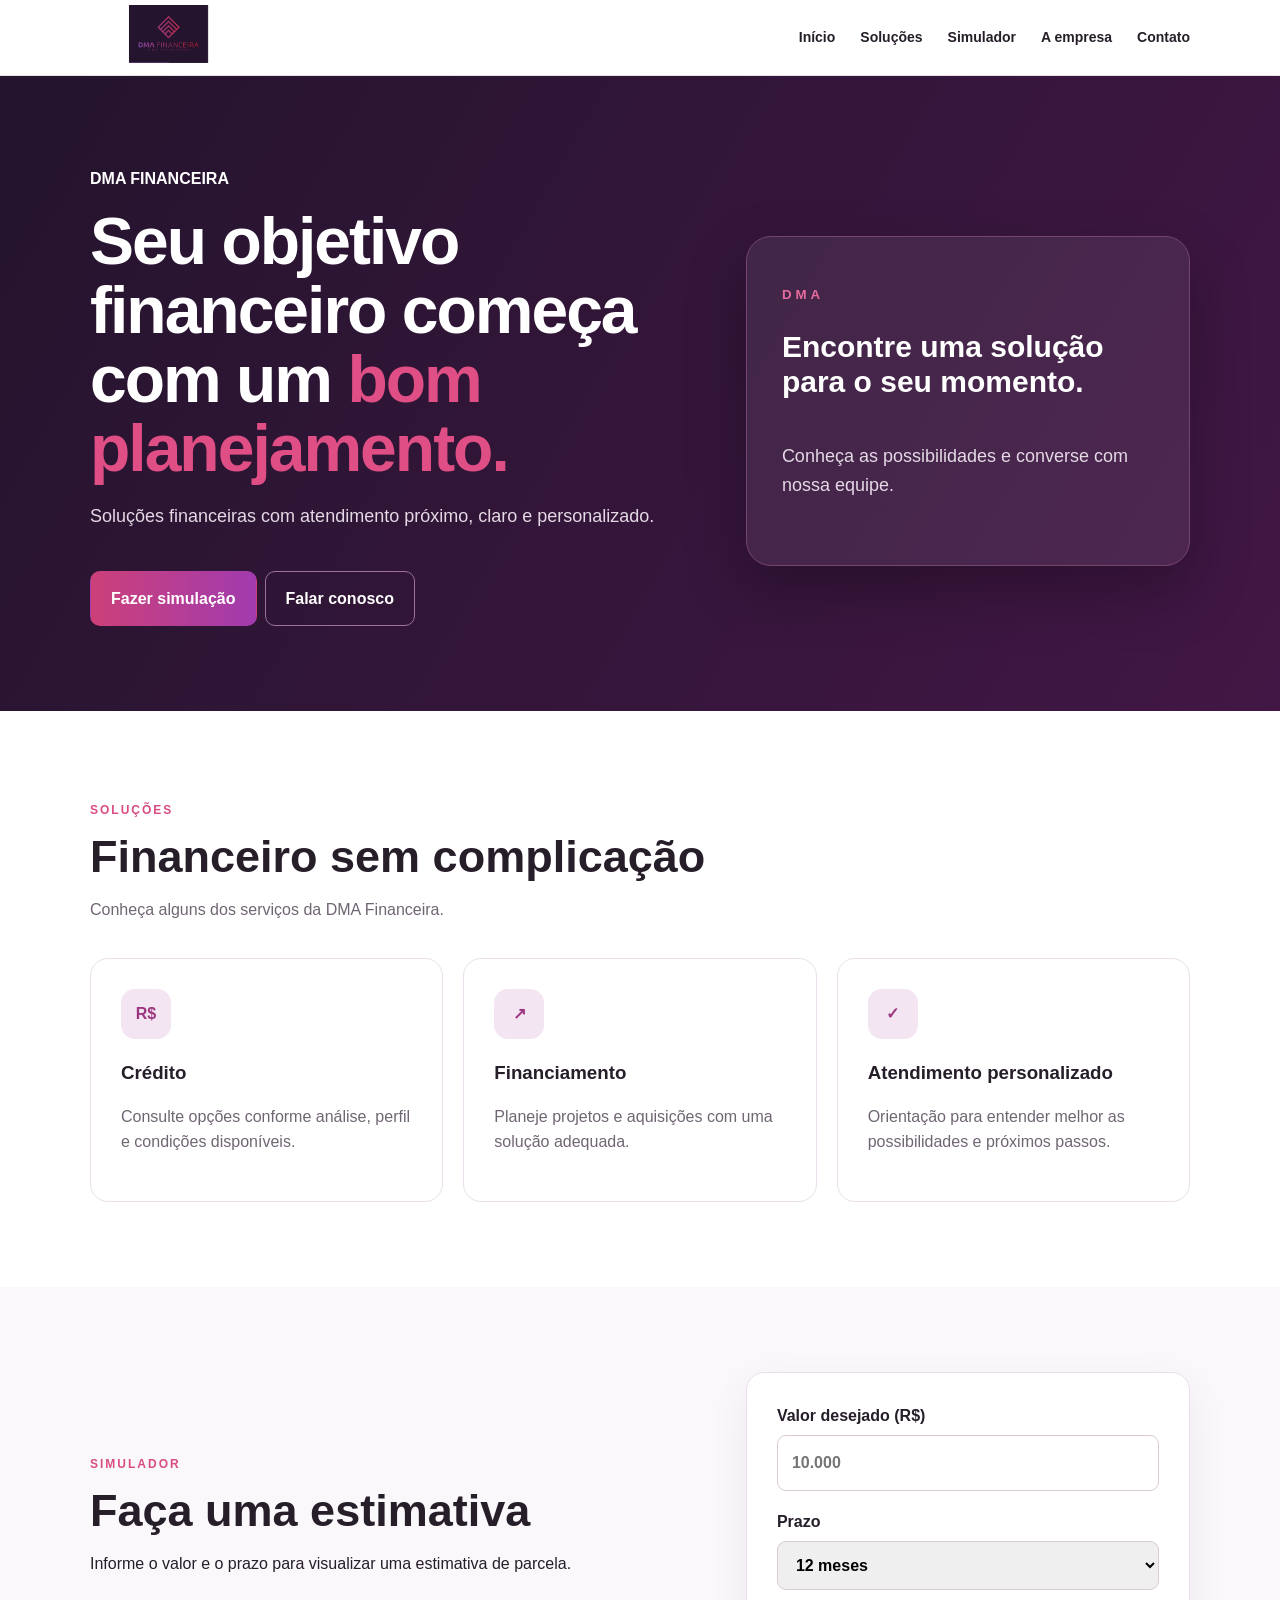
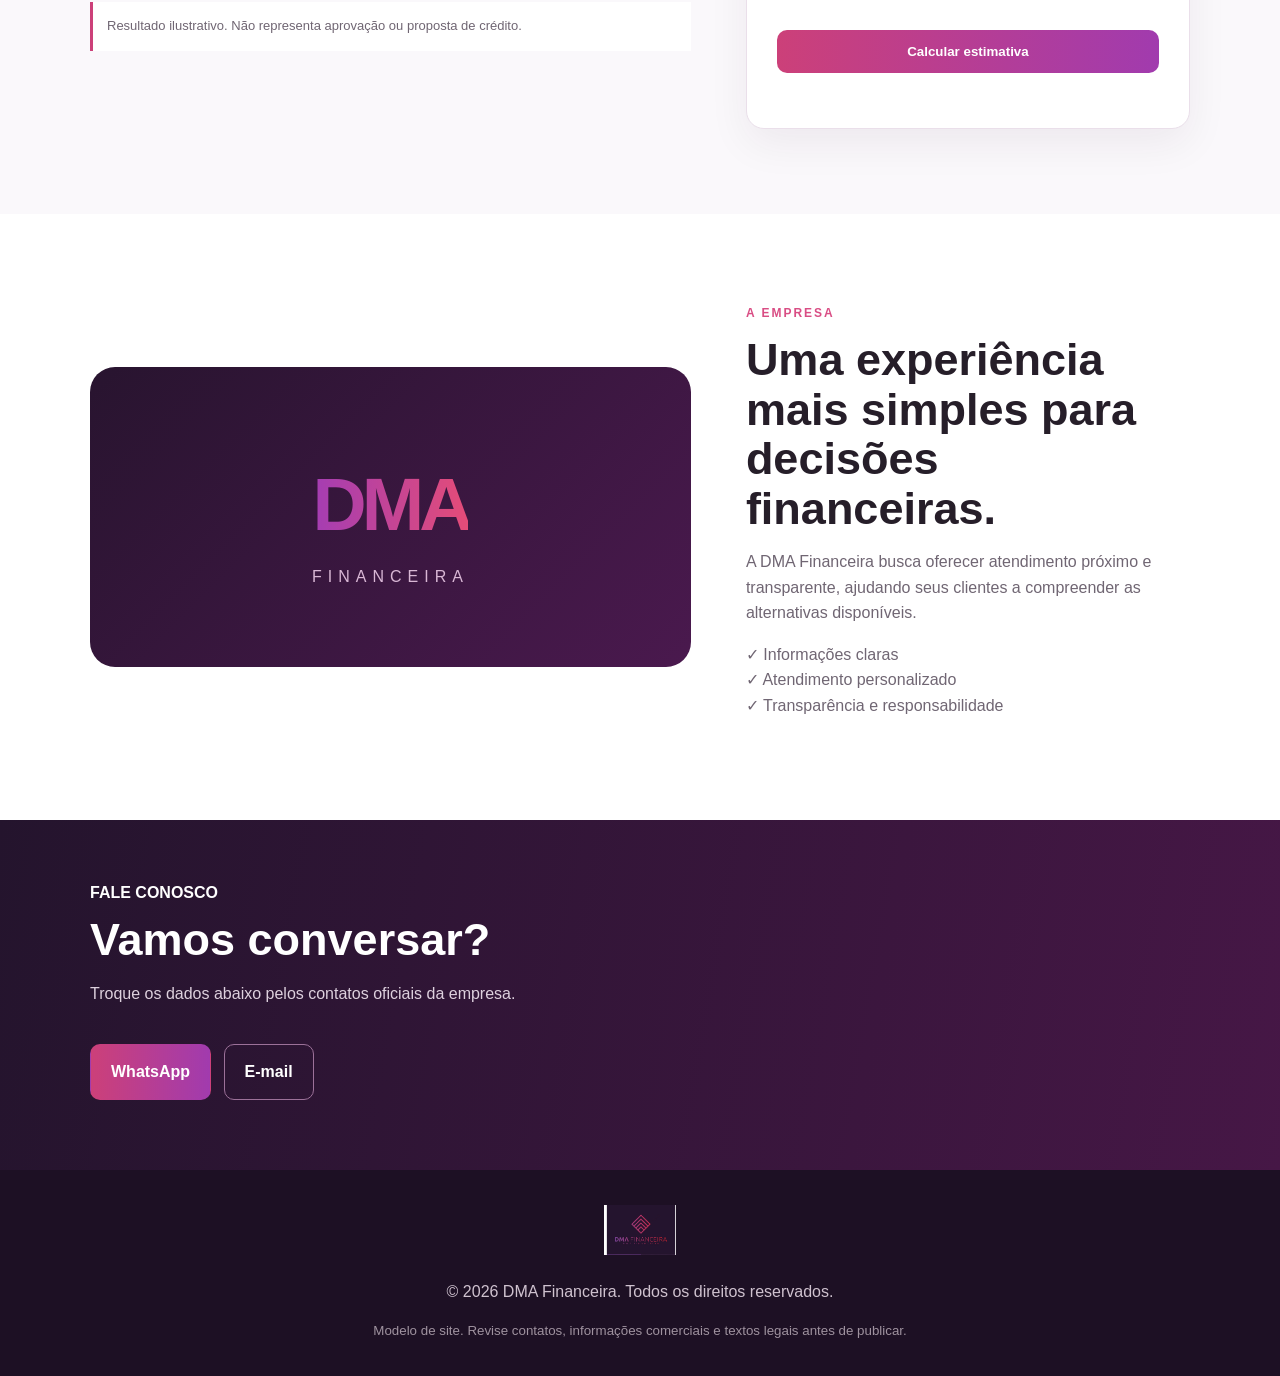
==== index.html @ 7dd2ed83 "Change contact details in index.html Updated contact section with new WhatsApp number." ====
<!doctype html><html lang="pt-BR"><head><meta charset="utf-8"><meta name="viewport" content="width=device-width,initial-scale=1"><title>DMA Financeira</title><link rel="stylesheet" href="style.css"></head><body>
<header><div class="wrap nav"><a href="#inicio"><img src="logo-dma.jpeg" alt="DMA Financeira"></a><button id="menu">☰</button><nav><a href="#inicio">Início</a><a href="#solucoes">Soluções</a><a href="#simulador">Simulador</a><a href="#empresa">A empresa</a><a href="#contato">Contato</a></nav></div></header>
<section id="inicio" class="hero"><div class="wrap grid"><div><b>DMA FINANCEIRA</b><h1>Seu objetivo financeiro começa com um <span>bom planejamento.</span></h1><p>Soluções financeiras com atendimento próximo, claro e personalizado.</p><div><a class="btn" href="#simulador">Fazer simulação</a><a class="btn outline" href="#contato">Falar conosco</a></div></div><div class="panel"><small>DMA</small><h2>Encontre uma solução para o seu momento.</h2><p>Conheça as possibilidades e converse com nossa equipe.</p></div></div></section>
<section id="solucoes" class="section"><div class="wrap"><b class="pink">SOLUÇÕES</b><h2>Financeiro sem complicação</h2><p>Conheça alguns dos serviços da DMA Financeira.</p><div class="cards"><article><strong>R$</strong><h3>Crédito</h3><p>Consulte opções conforme análise, perfil e condições disponíveis.</p></article><article><strong>↗</strong><h3>Financiamento</h3><p>Planeje projetos e aquisições com uma solução adequada.</p></article><article><strong>✓</strong><h3>Atendimento personalizado</h3><p>Orientação para entender melhor as possibilidades e próximos passos.</p></article></div></div></section>
<section id="simulador" class="section gray"><div class="wrap grid"><div><b class="pink">SIMULADOR</b><h2>Faça uma estimativa</h2><p>Informe o valor e o prazo para visualizar uma estimativa de parcela.</p><div class="warning">Resultado ilustrativo. Não representa aprovação ou proposta de crédito.</div></div><form id="form"><label>Valor desejado (R$)<input id="valor" type="number" min="100" step="100" placeholder="10.000" required></label><label>Prazo<select id="prazo"><option value="12">12 meses</option><option value="18">18 meses</option><option value="24">24 meses</option><option value="36">36 meses</option><option value="48">48 meses</option></select></label><button class="btn">Calcular estimativa</button><div id="resultado"></div></form></div></section>
<section id="empresa" class="section"><div class="wrap grid about"><div class="brand"><strong>DMA</strong><span>FINANCEIRA</span></div><div><b class="pink">A EMPRESA</b><h2>Uma experiência mais simples para decisões financeiras.</h2><p>A DMA Financeira busca oferecer atendimento próximo e transparente, ajudando seus clientes a compreender as alternativas disponíveis.</p><p>✓ Informações claras<br>✓ Atendimento personalizado<br>✓ Transparência e responsabilidade</p></div></div></section>
<section id="contato" class="contact"><div class="wrap"><b>FALE CONOSCO</b><h2>Vamos conversar?</h2><p>Troque os dados abaixo pelos contatos oficiais da empresa.</p><a class="btn" href="https://wa.me/5517981118337 target="_blank">WhatsApp</a> <a class="btn outline" href="mailto:contato@dmafinanceira.com.br">E-mail</a></div></section>
<footer><img src="logo-dma.jpeg" alt="DMA Financeira"><p>© 2026 DMA Financeira. Todos os direitos reservados.</p><small>Modelo de site. Revise contatos, informações comerciais e textos legais antes de publicar.</small></footer>
<script src="script.js"></script></body></html>
---- style.css ----
*{box-sizing:border-box}html{scroll-behavior:smooth}body{margin:0;font-family:Arial,sans-serif;color:#261e29;line-height:1.6}a{text-decoration:none;color:inherit}.wrap{width:min(1100px,92%);margin:auto}header{height:76px;position:sticky;top:0;z-index:5;background:#fff;border-bottom:1px solid #eadfea}.nav{height:100%;display:flex;align-items:center;justify-content:space-between}.nav img{width:155px;height:58px;object-fit:contain}.nav nav{display:flex;gap:25px;font-weight:bold;font-size:14px}.nav nav a:hover{color:#c83f77}#menu{display:none;background:none;border:0;font-size:25px}.hero{background:linear-gradient(120deg,#24142d,#421745);color:#fff;padding:90px 0 75px}.grid{display:grid;grid-template-columns:1.15fr .85fr;gap:55px;align-items:center}.hero>b,.pink{color:#d94d84;letter-spacing:2px;font-size:12px;font-weight:800}.hero h1{font-size:clamp(40px,5.5vw,66px);line-height:1.05;letter-spacing:-2px;margin:15px 0}.hero h1 span{color:#df4e85}.hero p{font-size:18px;color:#e4d9e5}.btn{display:inline-block;margin:22px 8px 10px 0;padding:14px 20px;border-radius:10px;background:linear-gradient(90deg,#cc4079,#a13bae);color:#fff;font-weight:bold;border:1px solid transparent}.btn.outline{background:transparent;border-color:#9c7199}.panel{min-height:330px;border:1px solid #75446f;border-radius:25px;background:#ffffff12;padding:35px;display:flex;flex-direction:column;justify-content:center;box-shadow:0 25px 60px #0004}.panel small{color:#e66c9d;font-weight:bold;letter-spacing:4px}.panel h2{font-size:30px;line-height:1.15}.section{padding:85px 0}.section h2,.contact h2{font-size:clamp(30px,4vw,45px);line-height:1.1;margin:10px 0 14px}.section>div>p,.about p{color:#706673}.cards{display:grid;grid-template-columns:repeat(3,1fr);gap:20px;margin-top:35px}.cards article{padding:30px;border:1px solid #eadfea;border-radius:18px}.cards article>strong{display:grid;place-items:center;width:50px;height:50px;border-radius:14px;background:#f3e5f2;color:#9d367f}.cards h3{margin-bottom:5px}.cards p{color:#706673}.gray{background:#faf8fb}.warning{border-left:3px solid #cc4079;background:#fff;padding:14px;margin-top:25px;color:#706673;font-size:13px}form{background:#fff;border:1px solid #eadfea;border-radius:18px;padding:30px;box-shadow:0 15px 40px #30162f10}label{display:block;font-weight:bold;margin-bottom:18px}input,select{display:block;width:100%;padding:14px;margin-top:7px;border:1px solid #d8cad7;border-radius:9px;font:inherit}form .btn{width:100%;border:0;cursor:pointer}#resultado{margin-top:15px;font-weight:bold;color:#412543}.brand{min-height:300px;border-radius:25px;background:linear-gradient(135deg,#28142f,#4a194e);display:flex;flex-direction:column;align-items:center;justify-content:center;color:#fff}.brand strong{font-size:75px;letter-spacing:-5px;background:linear-gradient(90deg,#a43db3,#e44c78);-webkit-background-clip:text;color:transparent}.brand span{letter-spacing:6px;color:#d9b7d5}.contact{background:linear-gradient(100deg,#24142d,#461746);color:#fff;padding:60px 0}.contact p{color:#ded1de}footer{background:#1d1024;color:#cfc2cf;text-align:center;padding:35px 20px}footer img{width:150px;height:50px;object-fit:contain}footer small{display:block;max-width:800px;margin:auto;color:#9f929f}@media(max-width:800px){.grid{grid-template-columns:1fr}.nav nav{display:none;position:absolute;top:76px;left:0;right:0;background:#fff;padding:20px;flex-direction:column;text-align:center}.nav nav.open{display:flex}#menu{display:block}.hero{padding-top:60px}.cards{grid-template-columns:1fr}}
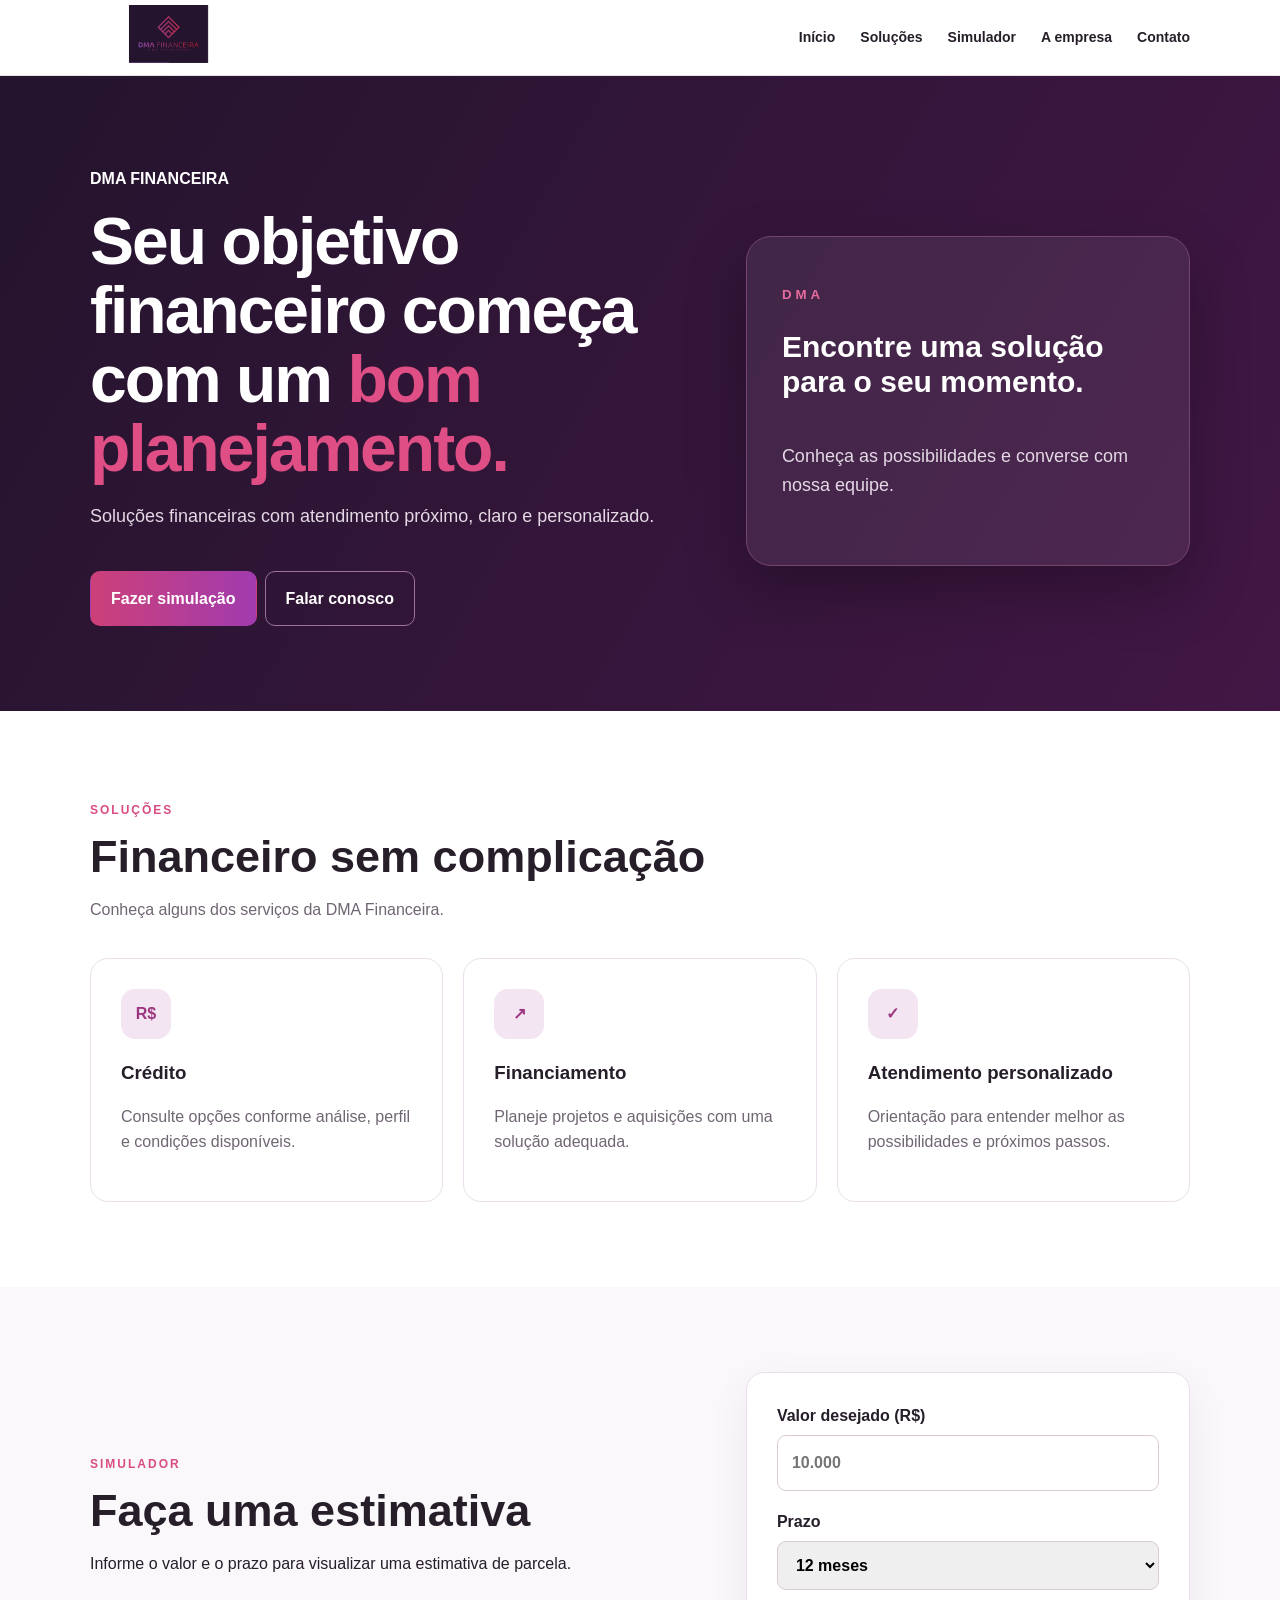
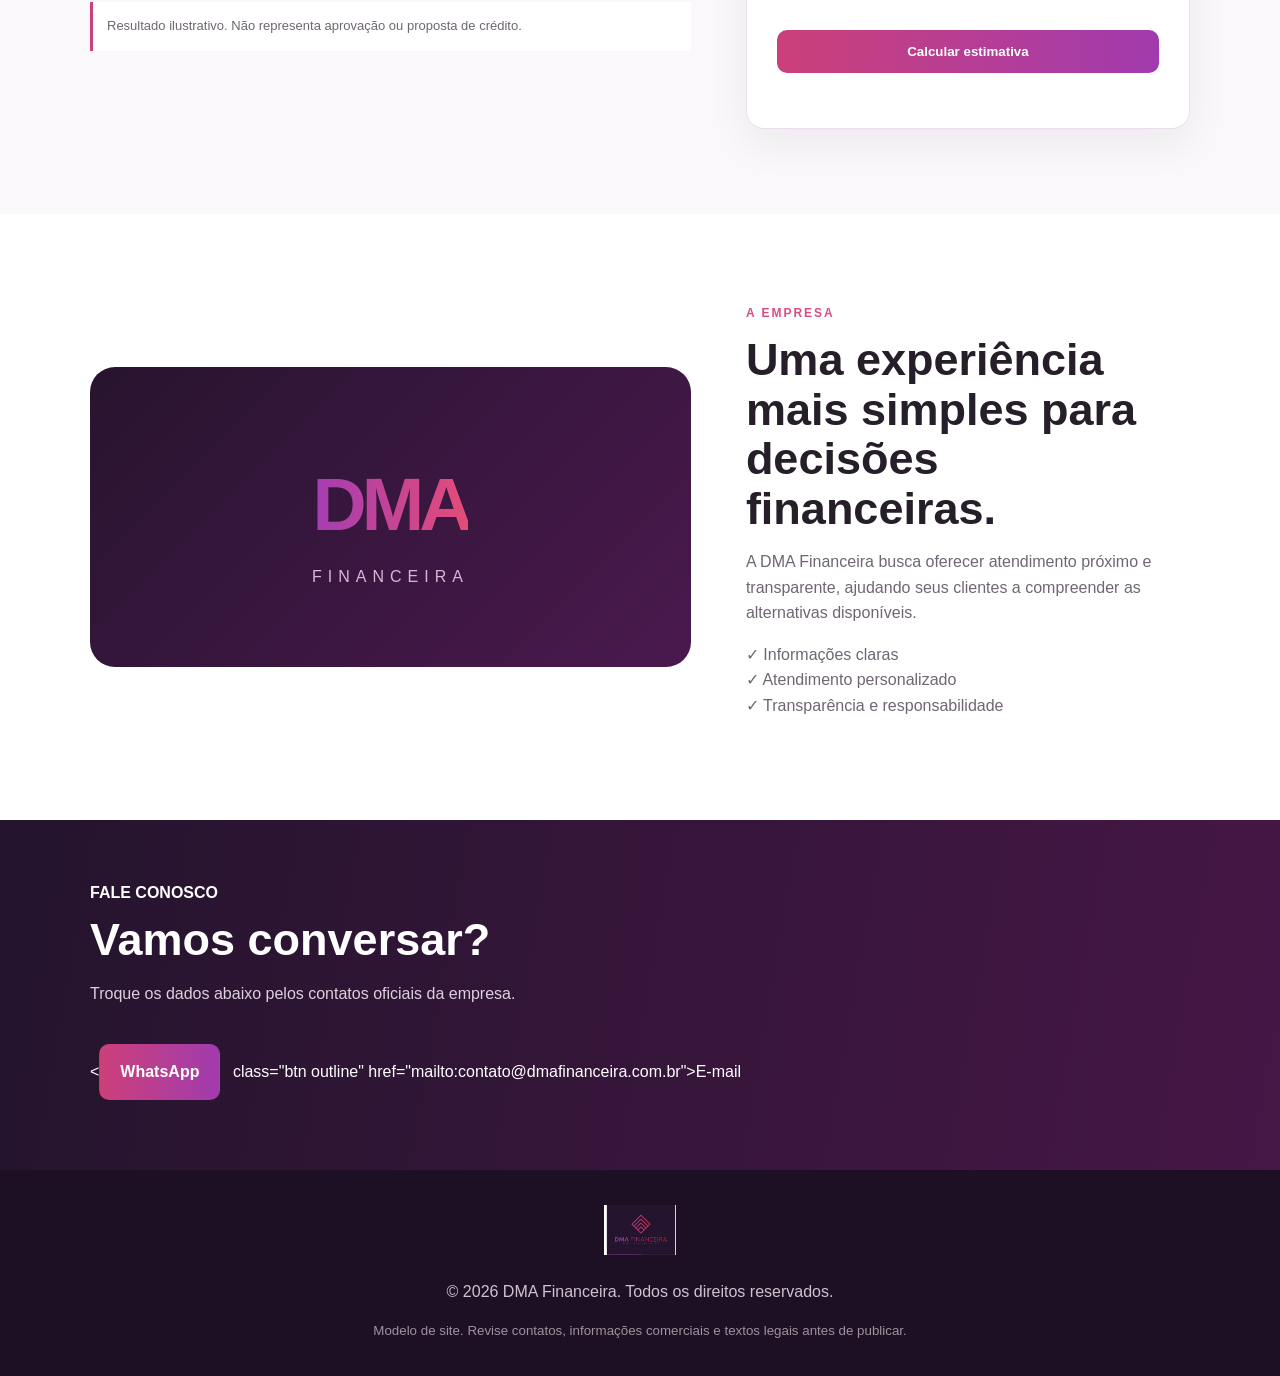
==== commit 36172ca1: "Fix contact section links and attributes Updated contact section with new WhatsApp link and added 'r" ====
--- a/index.html
+++ b/index.html
@@ -4,6 +4,6 @@
 <section id="solucoes" class="section"><div class="wrap"><b class="pink">SOLUÇÕES</b><h2>Financeiro sem complicação</h2><p>Conheça alguns dos serviços da DMA Financeira.</p><div class="cards"><article><strong>R$</strong><h3>Crédito</h3><p>Consulte opções conforme análise, perfil e condições disponíveis.</p></article><article><strong>↗</strong><h3>Financiamento</h3><p>Planeje projetos e aquisições com uma solução adequada.</p></article><article><strong>✓</strong><h3>Atendimento personalizado</h3><p>Orientação para entender melhor as possibilidades e próximos passos.</p></article></div></div></section>
 <section id="simulador" class="section gray"><div class="wrap grid"><div><b class="pink">SIMULADOR</b><h2>Faça uma estimativa</h2><p>Informe o valor e o prazo para visualizar uma estimativa de parcela.</p><div class="warning">Resultado ilustrativo. Não representa aprovação ou proposta de crédito.</div></div><form id="form"><label>Valor desejado (R$)<input id="valor" type="number" min="100" step="100" placeholder="10.000" required></label><label>Prazo<select id="prazo"><option value="12">12 meses</option><option value="18">18 meses</option><option value="24">24 meses</option><option value="36">36 meses</option><option value="48">48 meses</option></select></label><button class="btn">Calcular estimativa</button><div id="resultado"></div></form></div></section>
 <section id="empresa" class="section"><div class="wrap grid about"><div class="brand"><strong>DMA</strong><span>FINANCEIRA</span></div><div><b class="pink">A EMPRESA</b><h2>Uma experiência mais simples para decisões financeiras.</h2><p>A DMA Financeira busca oferecer atendimento próximo e transparente, ajudando seus clientes a compreender as alternativas disponíveis.</p><p>✓ Informações claras<br>✓ Atendimento personalizado<br>✓ Transparência e responsabilidade</p></div></div></section>
-<section id="contato" class="contact"><div class="wrap"><b>FALE CONOSCO</b><h2>Vamos conversar?</h2><p>Troque os dados abaixo pelos contatos oficiais da empresa.</p><a class="btn" href="https://wa.me/5517981118337 target="_blank">WhatsApp</a> <a class="btn outline" href="mailto:contato@dmafinanceira.com.br">E-mail</a></div></section>
+<section id="contato" class="contact"><div class="wrap"><b>FALE CONOSCO</b><h2>Vamos conversar?</h2><p>Troque os dados abaixo pelos contatos oficiais da empresa.</p><<a class="btn" href="https://wa.me/5517981118337" target="_blank" rel="noopener">WhatsApp</a> class="btn outline" href="mailto:contato@dmafinanceira.com.br">E-mail</a></div></section>
 <footer><img src="logo-dma.jpeg" alt="DMA Financeira"><p>© 2026 DMA Financeira. Todos os direitos reservados.</p><small>Modelo de site. Revise contatos, informações comerciais e textos legais antes de publicar.</small></footer>
 <script src="script.js"></script></body></html>
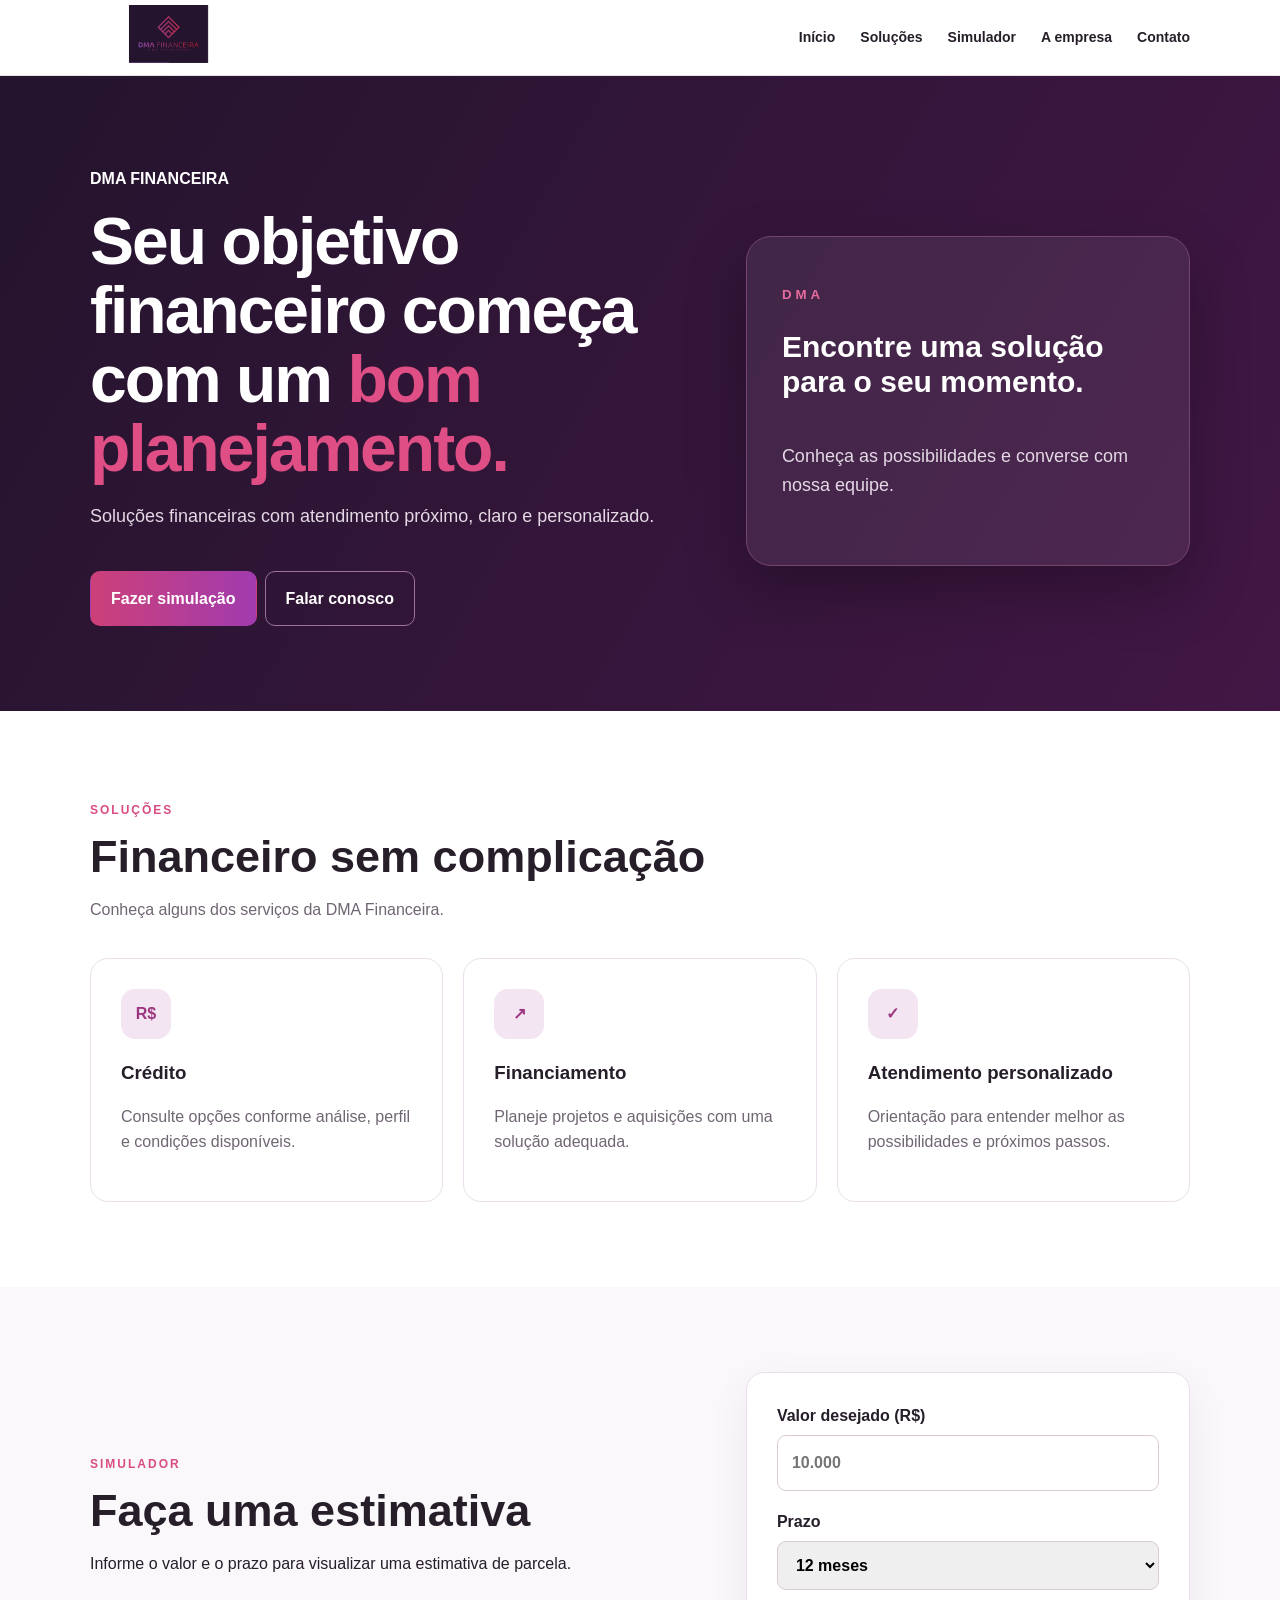
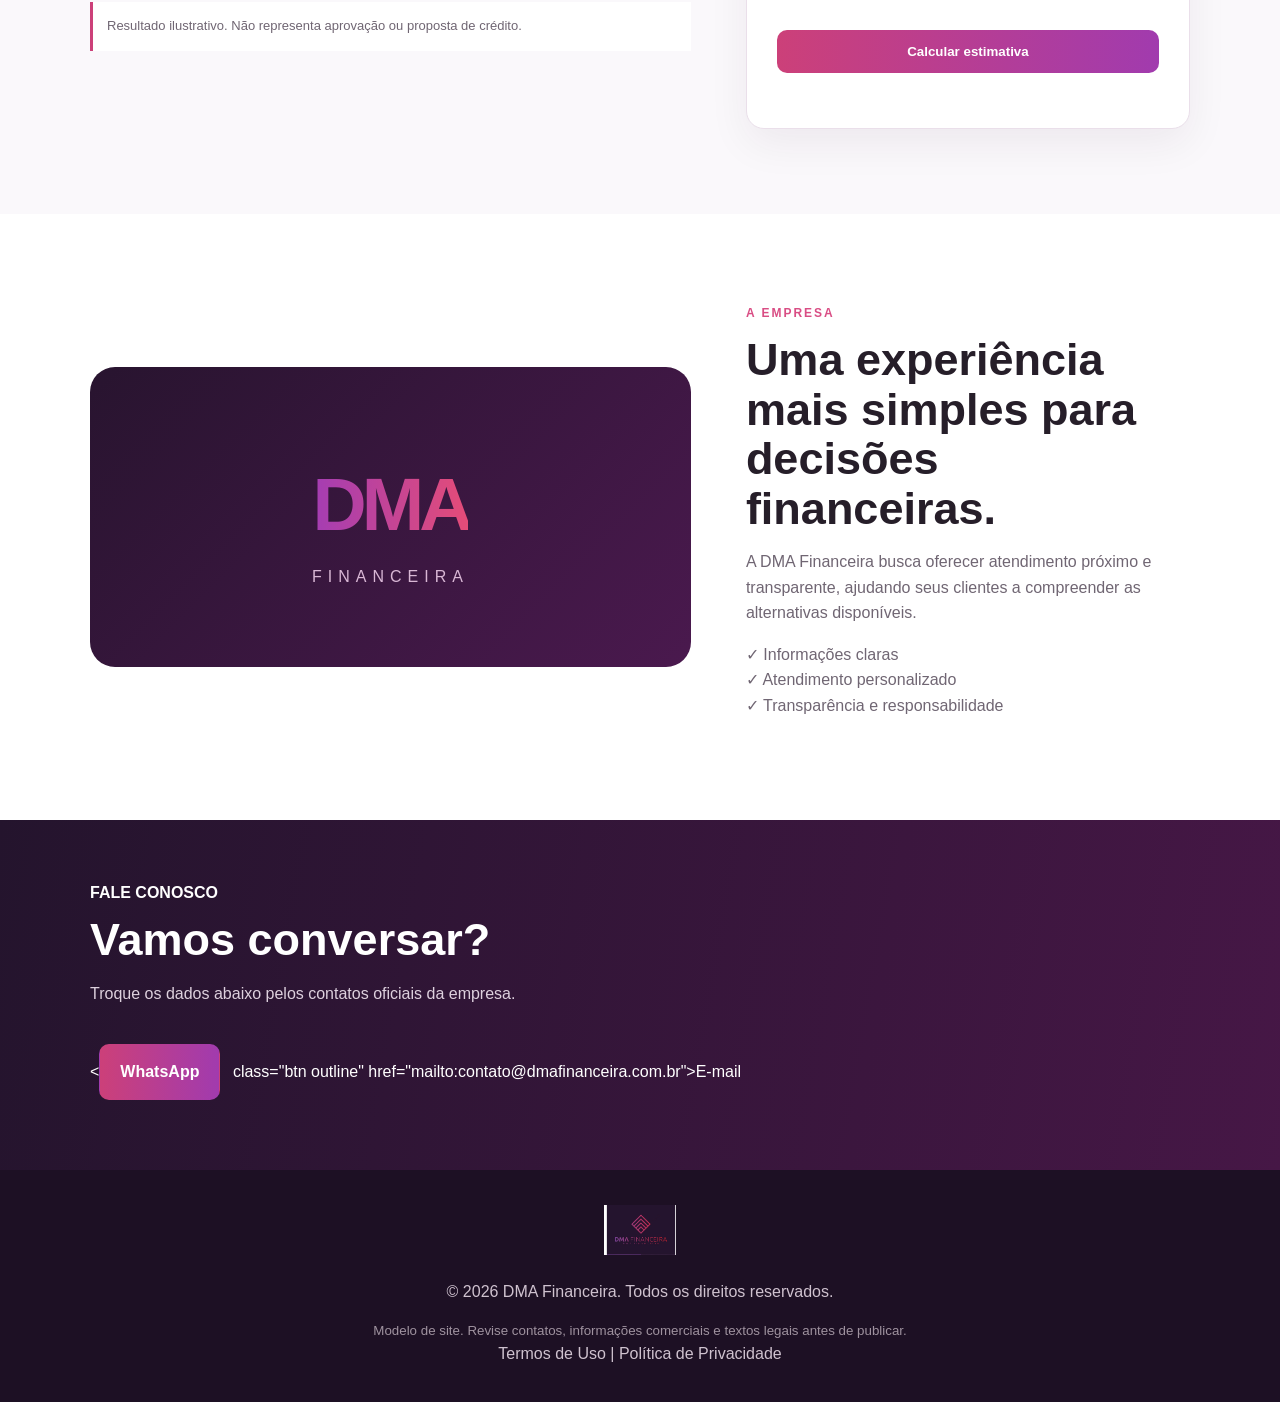
==== commit 50d05a6b: "Add legal links to footer Added legal links section to footer." ====
--- a/index.html
+++ b/index.html
@@ -5,5 +5,9 @@
 <section id="simulador" class="section gray"><div class="wrap grid"><div><b class="pink">SIMULADOR</b><h2>Faça uma estimativa</h2><p>Informe o valor e o prazo para visualizar uma estimativa de parcela.</p><div class="warning">Resultado ilustrativo. Não representa aprovação ou proposta de crédito.</div></div><form id="form"><label>Valor desejado (R$)<input id="valor" type="number" min="100" step="100" placeholder="10.000" required></label><label>Prazo<select id="prazo"><option value="12">12 meses</option><option value="18">18 meses</option><option value="24">24 meses</option><option value="36">36 meses</option><option value="48">48 meses</option></select></label><button class="btn">Calcular estimativa</button><div id="resultado"></div></form></div></section>
 <section id="empresa" class="section"><div class="wrap grid about"><div class="brand"><strong>DMA</strong><span>FINANCEIRA</span></div><div><b class="pink">A EMPRESA</b><h2>Uma experiência mais simples para decisões financeiras.</h2><p>A DMA Financeira busca oferecer atendimento próximo e transparente, ajudando seus clientes a compreender as alternativas disponíveis.</p><p>✓ Informações claras<br>✓ Atendimento personalizado<br>✓ Transparência e responsabilidade</p></div></div></section>
 <section id="contato" class="contact"><div class="wrap"><b>FALE CONOSCO</b><h2>Vamos conversar?</h2><p>Troque os dados abaixo pelos contatos oficiais da empresa.</p><<a class="btn" href="https://wa.me/5517981118337" target="_blank" rel="noopener">WhatsApp</a> class="btn outline" href="mailto:contato@dmafinanceira.com.br">E-mail</a></div></section>
-<footer><img src="logo-dma.jpeg" alt="DMA Financeira"><p>© 2026 DMA Financeira. Todos os direitos reservados.</p><small>Modelo de site. Revise contatos, informações comerciais e textos legais antes de publicar.</small></footer>
+<footer><img src="logo-dma.jpeg" alt="DMA Financeira"><p>© 2026 DMA Financeira. Todos os direitos reservados.</p><small>Modelo de site. Revise contatos, informações comerciais e textos legais antes de publicar.</small></<div class="links-legais">
+<div class="links-legais">
+<a href="termos-de-uso.html">Termos de Uso</a> |
+<a href="politica-de-privacidade.html">Política de Privacidade</a>
+</div>  
 <script src="script.js"></script></body></html>
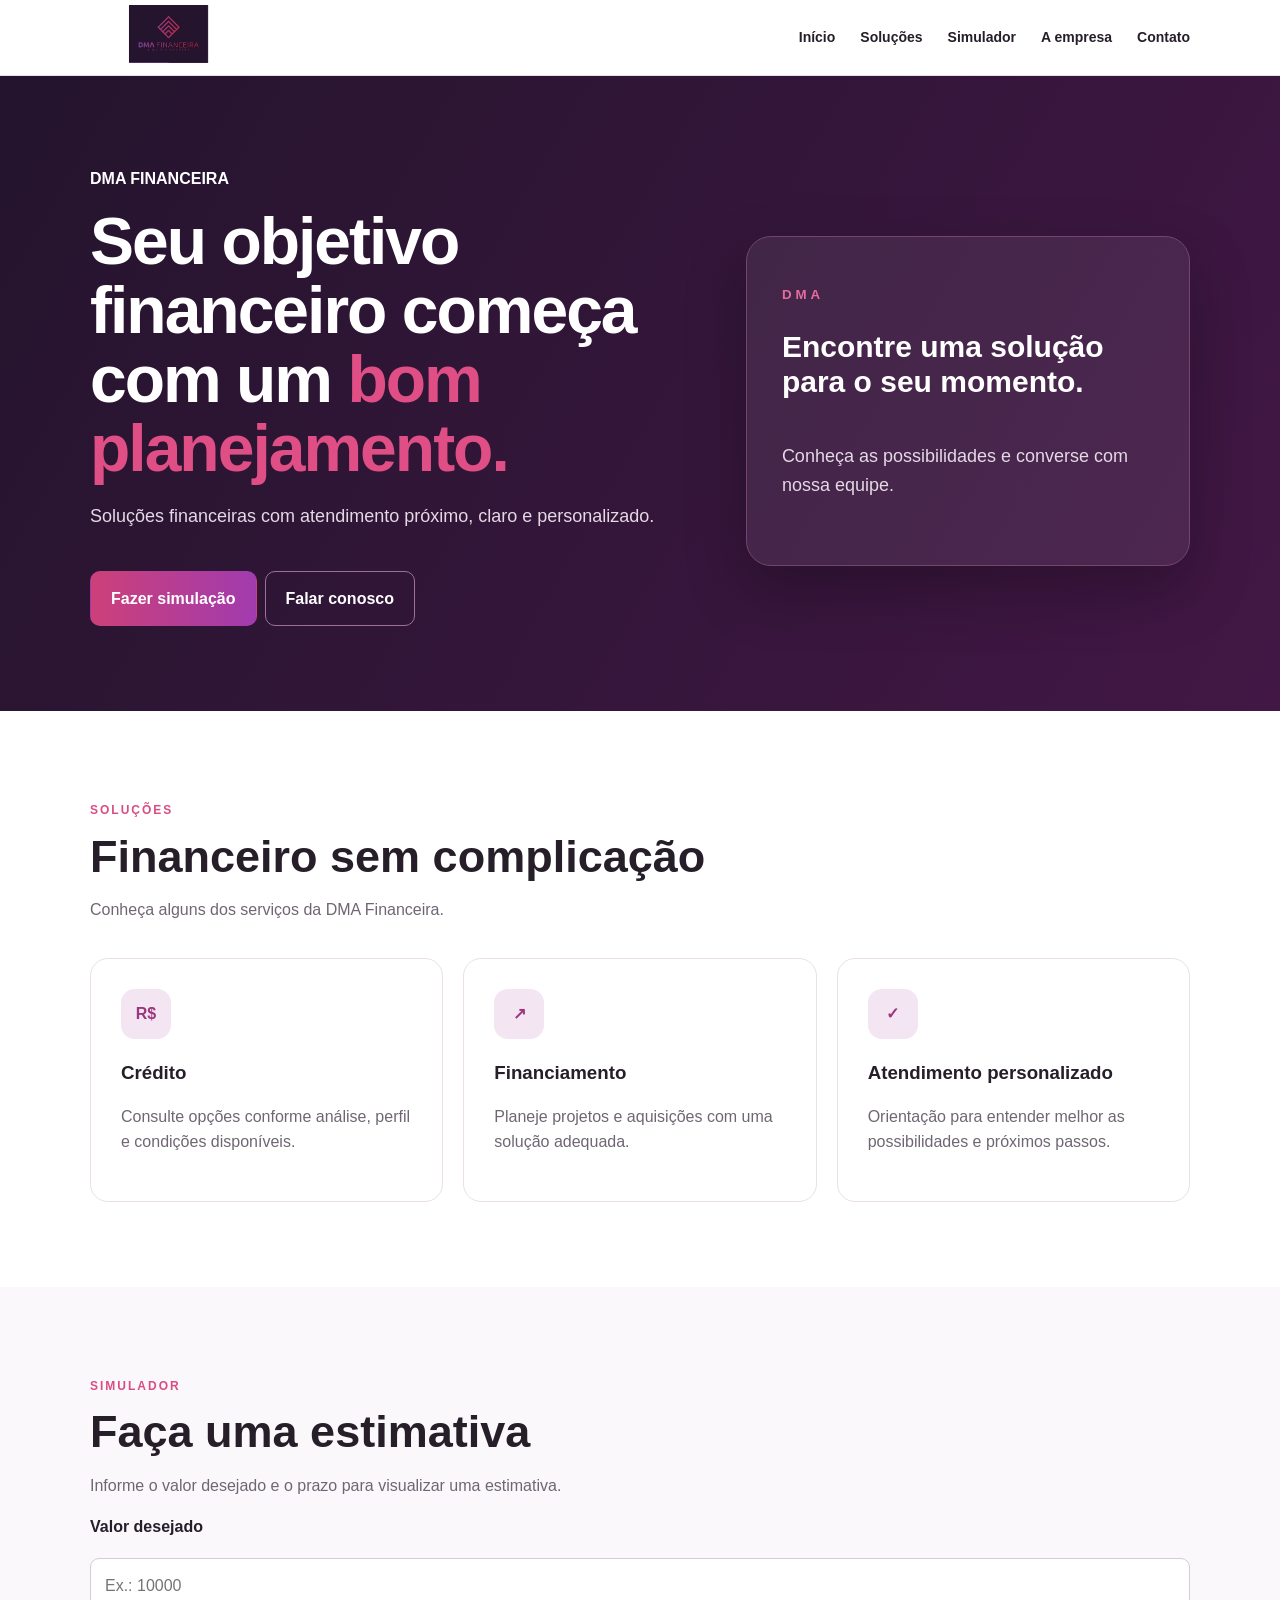
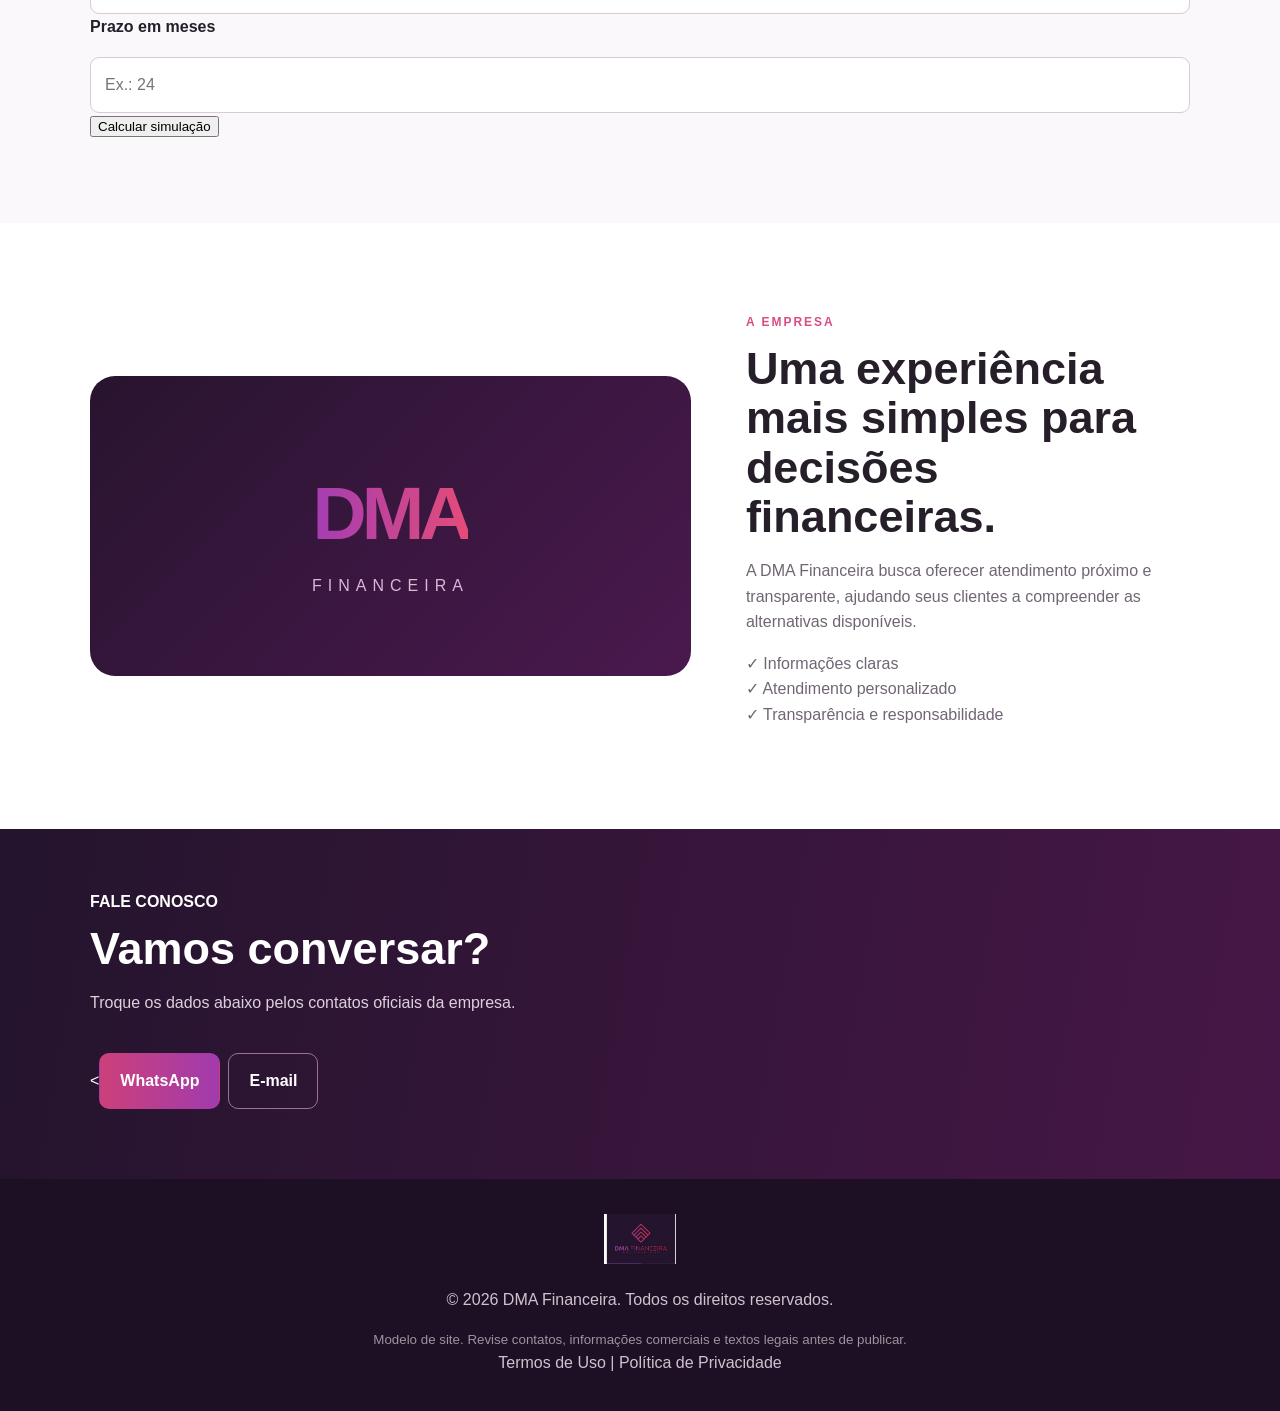
==== commit 2c4f220f: "Update index.html" ====
--- a/index.html
+++ b/index.html
@@ -4,7 +4,7 @@
 <section id="solucoes" class="section"><div class="wrap"><b class="pink">SOLUÇÕES</b><h2>Financeiro sem complicação</h2><p>Conheça alguns dos serviços da DMA Financeira.</p><div class="cards"><article><strong>R$</strong><h3>Crédito</h3><p>Consulte opções conforme análise, perfil e condições disponíveis.</p></article><article><strong>↗</strong><h3>Financiamento</h3><p>Planeje projetos e aquisições com uma solução adequada.</p></article><article><strong>✓</strong><h3>Atendimento personalizado</h3><p>Orientação para entender melhor as possibilidades e próximos passos.</p></article></div></div></section>
 <section id="simulador" class="section gray"><div class="wrap grid"><div><b class="pink">SIMULADOR</b><h2>Faça uma estimativa</h2><p>Informe o valor e o prazo para visualizar uma estimativa de parcela.</p><div class="warning">Resultado ilustrativo. Não representa aprovação ou proposta de crédito.</div></div><form id="form"><label>Valor desejado (R$)<input id="valor" type="number" min="100" step="100" placeholder="10.000" required></label><label>Prazo<select id="prazo"><option value="12">12 meses</option><option value="18">18 meses</option><option value="24">24 meses</option><option value="36">36 meses</option><option value="48">48 meses</option></select></label><button class="btn">Calcular estimativa</button><div id="resultado"></div></form></div></section>
 <section id="empresa" class="section"><div class="wrap grid about"><div class="brand"><strong>DMA</strong><span>FINANCEIRA</span></div><div><b class="pink">A EMPRESA</b><h2>Uma experiência mais simples para decisões financeiras.</h2><p>A DMA Financeira busca oferecer atendimento próximo e transparente, ajudando seus clientes a compreender as alternativas disponíveis.</p><p>✓ Informações claras<br>✓ Atendimento personalizado<br>✓ Transparência e responsabilidade</p></div></div></section>
-<section id="contato" class="contact"><div class="wrap"><b>FALE CONOSCO</b><h2>Vamos conversar?</h2><p>Troque os dados abaixo pelos contatos oficiais da empresa.</p><<a class="btn" href="https://wa.me/5517981118337" target="_blank" rel="noopener">WhatsApp</a> class="btn outline" href="mailto:contato@dmafinanceira.com.br">E-mail</a></div></section>
+<section id="contato" class="contact"><div class="wrap"><b>FALE CONOSCO</b><h2>Vamos conversar?</h2><p>Troque os dados abaixo pelos contatos oficiais da empresa.</p><<a class="btn" href="https://wa.me/5517981118337" target="_blank" rel="noopener">WhatsApp</a><a class="btn outline" href="mailto:contato@dmafinanceira.com.br">E-mail</a></div></section>
 <footer><img src="logo-dma.jpeg" alt="DMA Financeira"><p>© 2026 DMA Financeira. Todos os direitos reservados.</p><small>Modelo de site. Revise contatos, informações comerciais e textos legais antes de publicar.</small></<div class="links-legais">
 <div class="links-legais">
 <a href="termos-de-uso.html">Termos de Uso</a> |
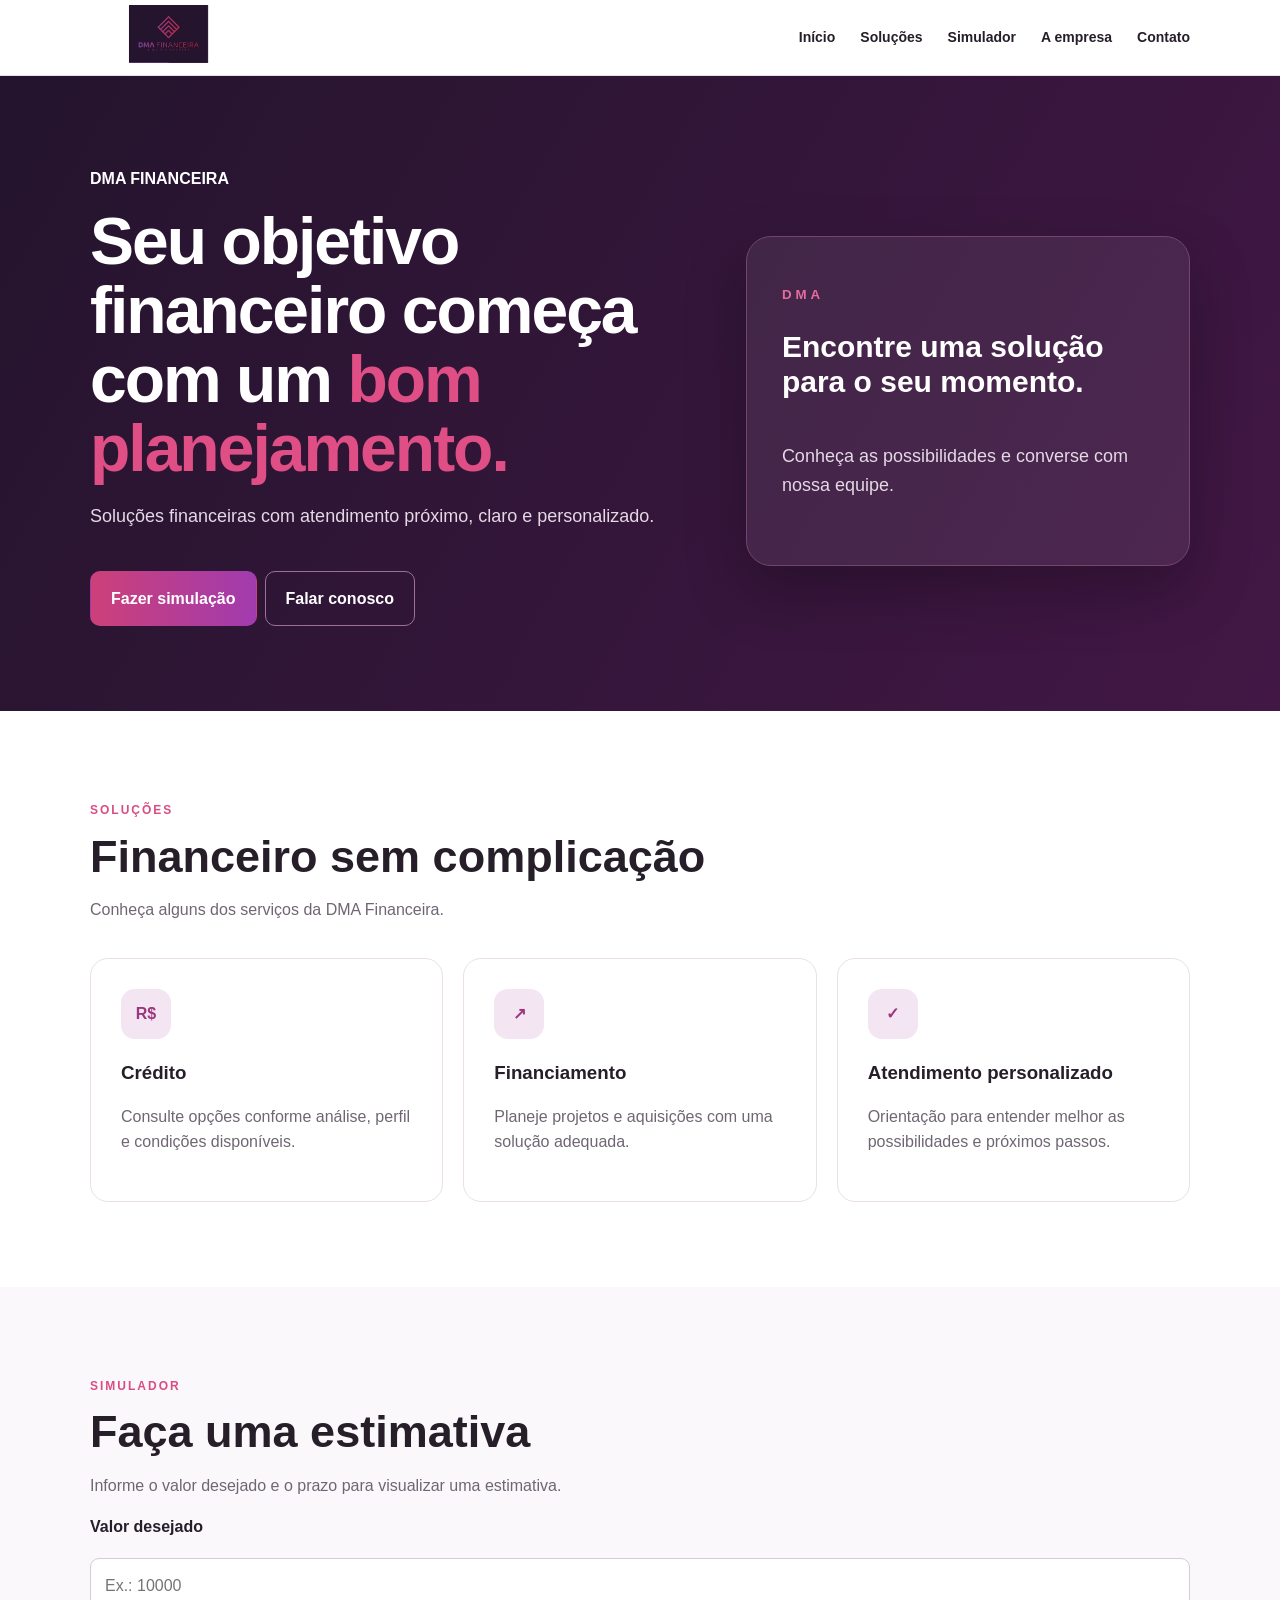
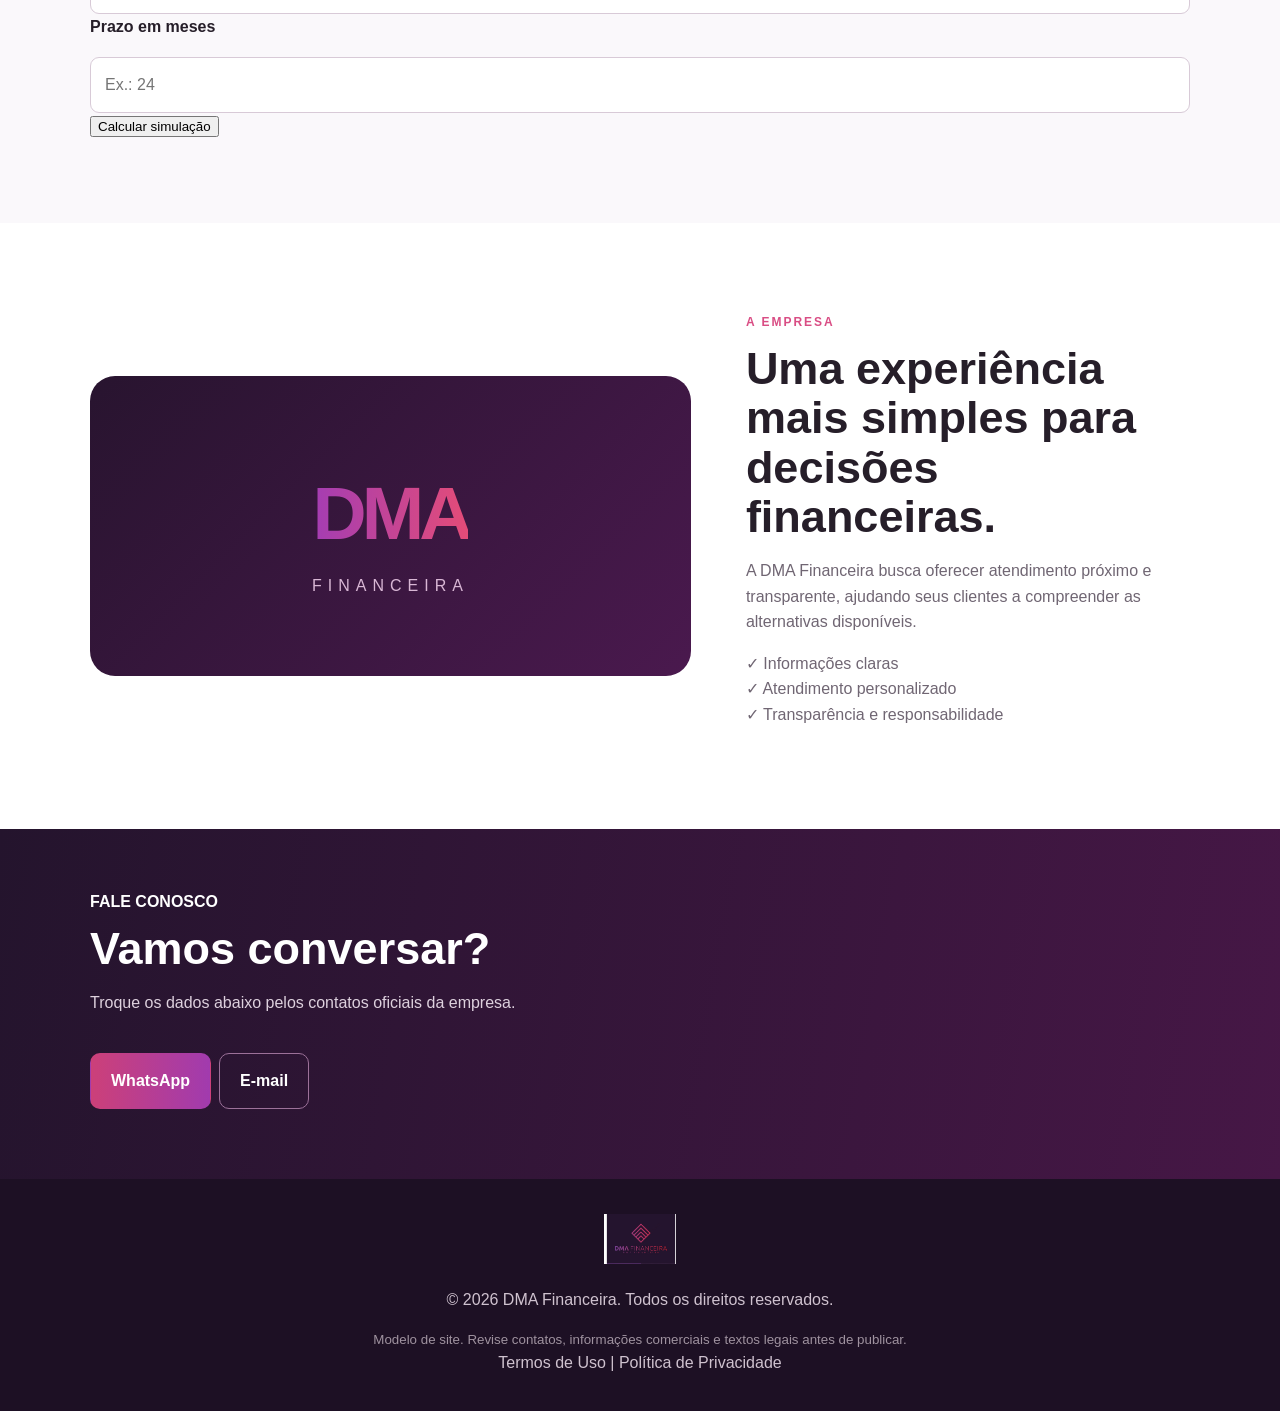
==== commit bec8b2e4: "Update index.html" ====
--- a/index.html
+++ b/index.html
@@ -4,7 +4,7 @@
 <section id="solucoes" class="section"><div class="wrap"><b class="pink">SOLUÇÕES</b><h2>Financeiro sem complicação</h2><p>Conheça alguns dos serviços da DMA Financeira.</p><div class="cards"><article><strong>R$</strong><h3>Crédito</h3><p>Consulte opções conforme análise, perfil e condições disponíveis.</p></article><article><strong>↗</strong><h3>Financiamento</h3><p>Planeje projetos e aquisições com uma solução adequada.</p></article><article><strong>✓</strong><h3>Atendimento personalizado</h3><p>Orientação para entender melhor as possibilidades e próximos passos.</p></article></div></div></section>
 <section id="simulador" class="section gray"><div class="wrap grid"><div><b class="pink">SIMULADOR</b><h2>Faça uma estimativa</h2><p>Informe o valor e o prazo para visualizar uma estimativa de parcela.</p><div class="warning">Resultado ilustrativo. Não representa aprovação ou proposta de crédito.</div></div><form id="form"><label>Valor desejado (R$)<input id="valor" type="number" min="100" step="100" placeholder="10.000" required></label><label>Prazo<select id="prazo"><option value="12">12 meses</option><option value="18">18 meses</option><option value="24">24 meses</option><option value="36">36 meses</option><option value="48">48 meses</option></select></label><button class="btn">Calcular estimativa</button><div id="resultado"></div></form></div></section>
 <section id="empresa" class="section"><div class="wrap grid about"><div class="brand"><strong>DMA</strong><span>FINANCEIRA</span></div><div><b class="pink">A EMPRESA</b><h2>Uma experiência mais simples para decisões financeiras.</h2><p>A DMA Financeira busca oferecer atendimento próximo e transparente, ajudando seus clientes a compreender as alternativas disponíveis.</p><p>✓ Informações claras<br>✓ Atendimento personalizado<br>✓ Transparência e responsabilidade</p></div></div></section>
-<section id="contato" class="contact"><div class="wrap"><b>FALE CONOSCO</b><h2>Vamos conversar?</h2><p>Troque os dados abaixo pelos contatos oficiais da empresa.</p><<a class="btn" href="https://wa.me/5517981118337" target="_blank" rel="noopener">WhatsApp</a><a class="btn outline" href="mailto:contato@dmafinanceira.com.br">E-mail</a></div></section>
+<section id="contato" class="contact"><div class="wrap"><b>FALE CONOSCO</b><h2>Vamos conversar?</h2><p>Troque os dados abaixo pelos contatos oficiais da empresa.</p><a class="btn" href="https://wa.me/5517981118337" target="_blank" rel="noopener">WhatsApp</a><a class="btn outline" href="mailto:contato@dmafinanceira.com.br">E-mail</a></div></section>
 <footer><img src="logo-dma.jpeg" alt="DMA Financeira"><p>© 2026 DMA Financeira. Todos os direitos reservados.</p><small>Modelo de site. Revise contatos, informações comerciais e textos legais antes de publicar.</small></<div class="links-legais">
 <div class="links-legais">
 <a href="termos-de-uso.html">Termos de Uso</a> |
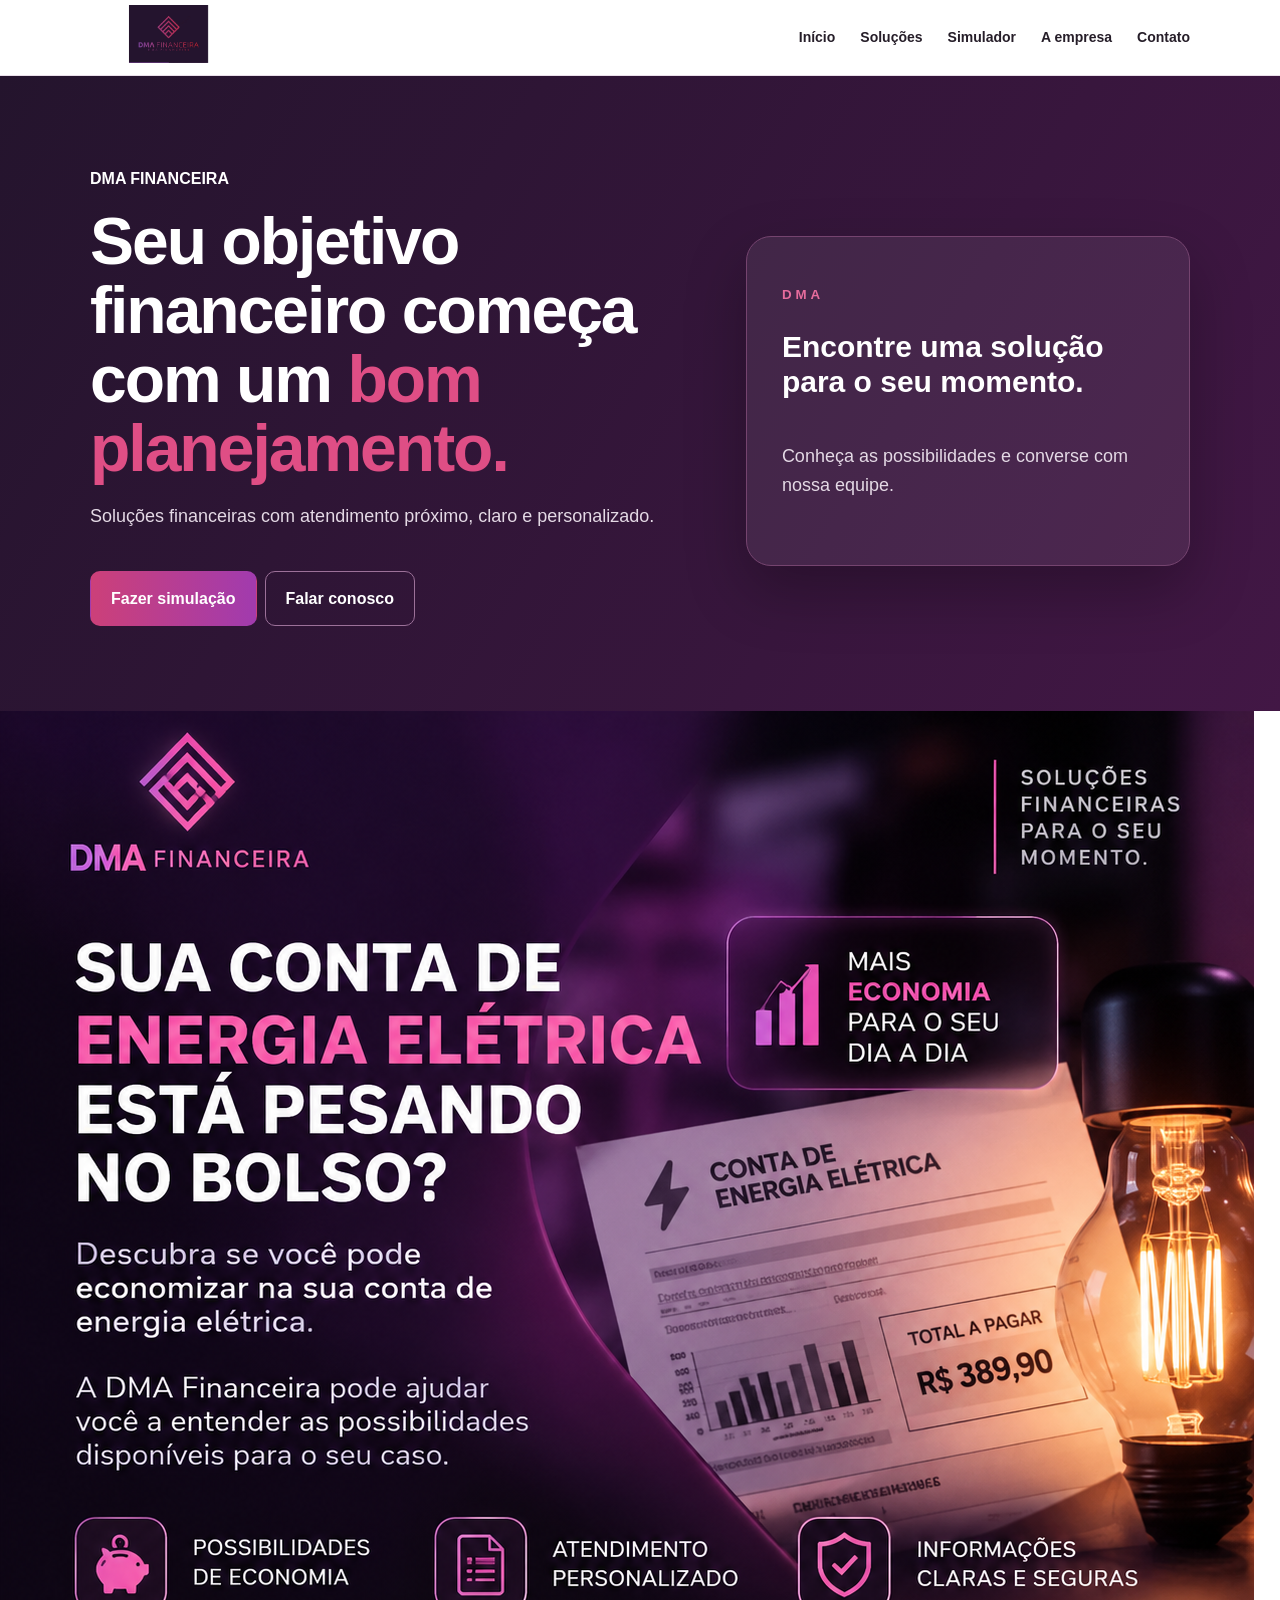
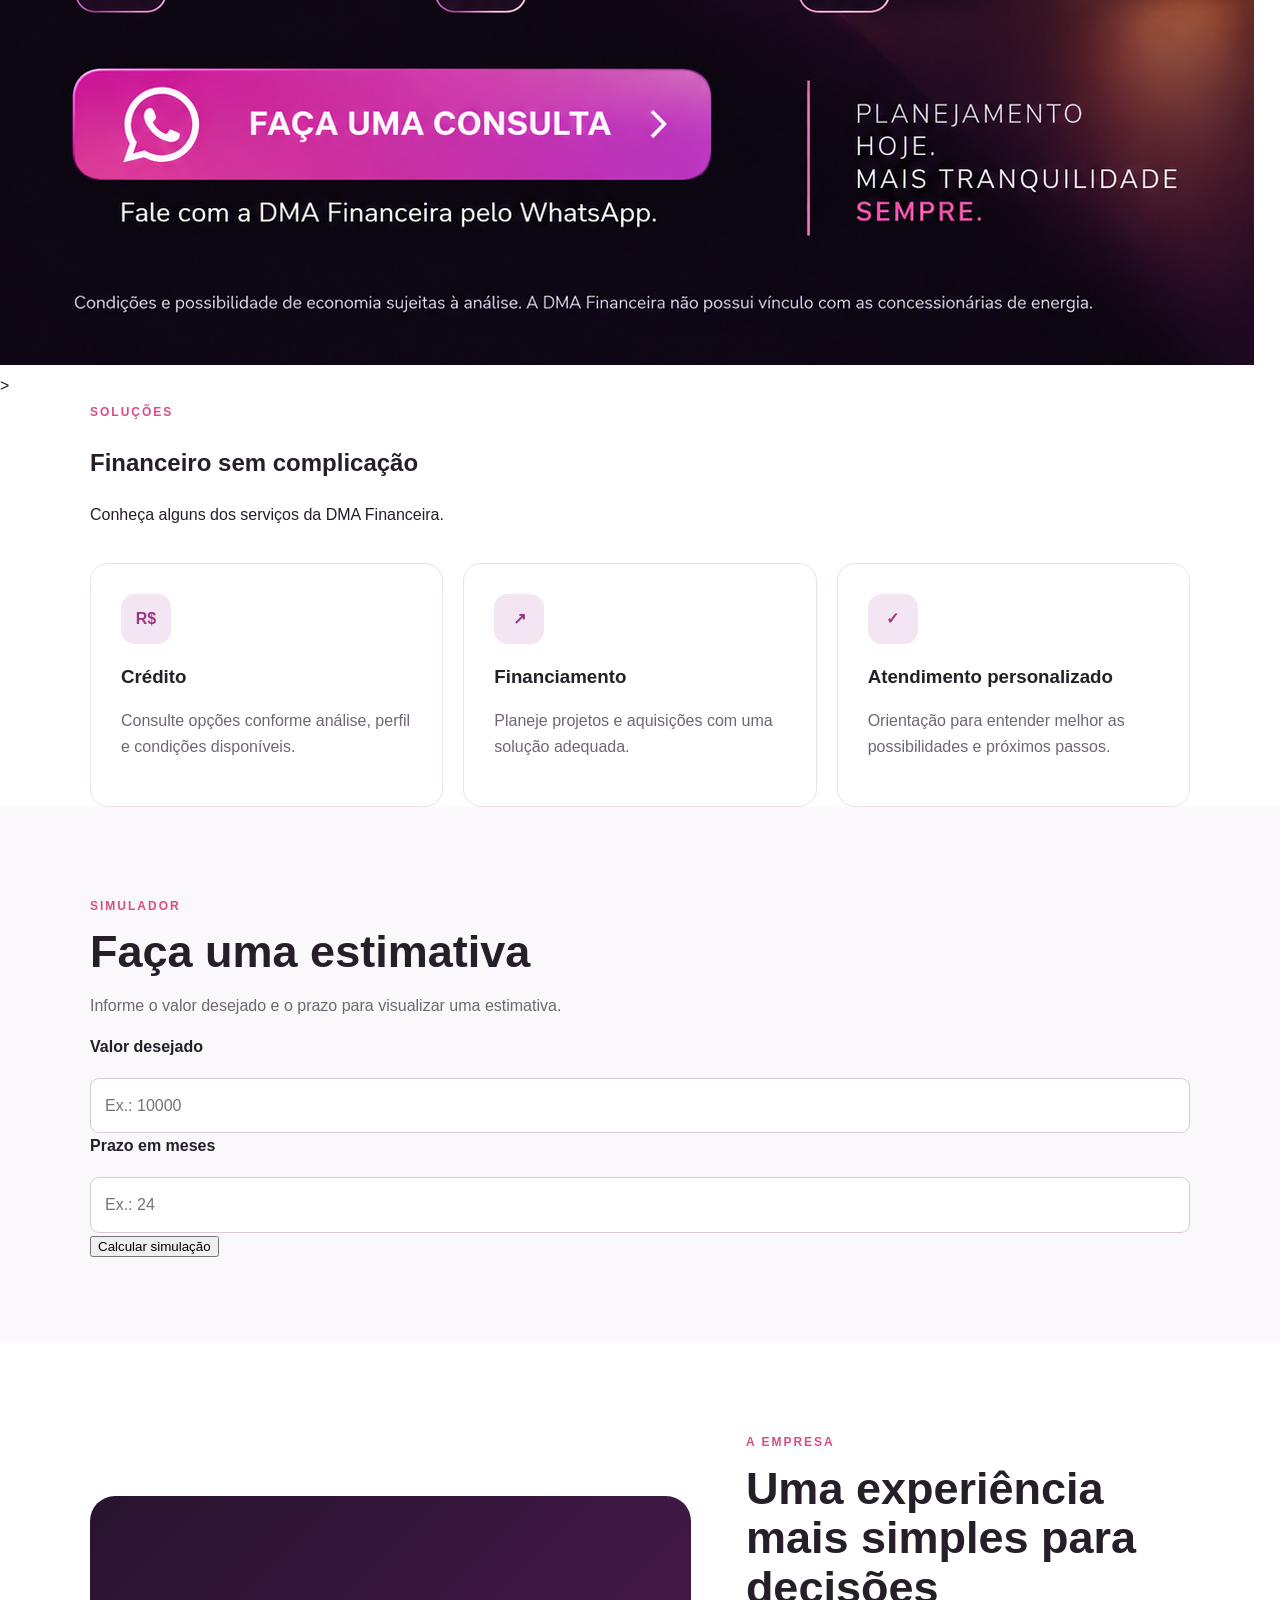
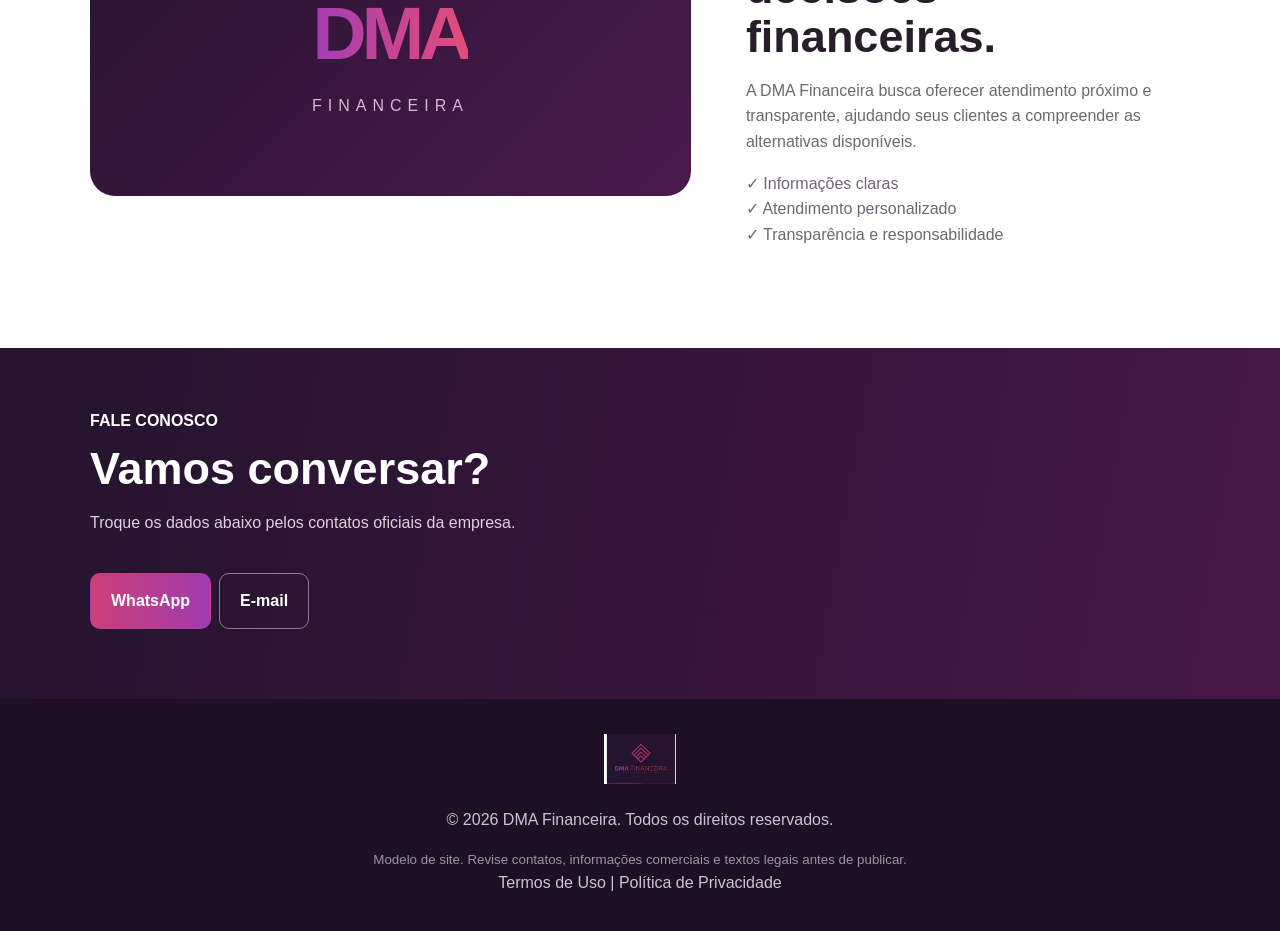
==== commit 91515da1: "Add energy savings banner section Added a new banner section for energy savings." ====
--- a/index.html
+++ b/index.html
@@ -1,7 +1,8 @@
 <!doctype html><html lang="pt-BR"><head><meta charset="utf-8"><meta name="viewport" content="width=device-width,initial-scale=1"><title>DMA Financeira</title><link rel="stylesheet" href="style.css"></head><body>
 <header><div class="wrap nav"><a href="#inicio"><img src="logo-dma.jpeg" alt="DMA Financeira"></a><button id="menu">☰</button><nav><a href="#inicio">Início</a><a href="#solucoes">Soluções</a><a href="#simulador">Simulador</a><a href="#empresa">A empresa</a><a href="#contato">Contato</a></nav></div></header>
 <section id="inicio" class="hero"><div class="wrap grid"><div><b>DMA FINANCEIRA</b><h1>Seu objetivo financeiro começa com um <span>bom planejamento.</span></h1><p>Soluções financeiras com atendimento próximo, claro e personalizado.</p><div><a class="btn" href="#simulador">Fazer simulação</a><a class="btn outline" href="#contato">Falar conosco</a></div></div><div class="panel"><small>DMA</small><h2>Encontre uma solução para o seu momento.</h2><p>Conheça as possibilidades e converse com nossa equipe.</p></div></div></section>
-<section id="solucoes" class="section"><div class="wrap"><b class="pink">SOLUÇÕES</b><h2>Financeiro sem complicação</h2><p>Conheça alguns dos serviços da DMA Financeira.</p><div class="cards"><article><strong>R$</strong><h3>Crédito</h3><p>Consulte opções conforme análise, perfil e condições disponíveis.</p></article><article><strong>↗</strong><h3>Financiamento</h3><p>Planeje projetos e aquisições com uma solução adequada.</p></article><article><strong>✓</strong><h3>Atendimento personalizado</h3><p>Orientação para entender melhor as possibilidades e próximos passos.</p></article></div></div></section>
+<section id="solucoes" class=<div class="banner-energia"><img src="banner-energia.png" alt="DMA Financeira - Economia na conta de energia elétrica"></div>
+  </section>><div class="wrap"><b class="pink">SOLUÇÕES</b><h2>Financeiro sem complicação</h2><p>Conheça alguns dos serviços da DMA Financeira.</p><div class="cards"><article><strong>R$</strong><h3>Crédito</h3><p>Consulte opções conforme análise, perfil e condições disponíveis.</p></article><article><strong>↗</strong><h3>Financiamento</h3><p>Planeje projetos e aquisições com uma solução adequada.</p></article><article><strong>✓</strong><h3>Atendimento personalizado</h3><p>Orientação para entender melhor as possibilidades e próximos passos.</p></article></div></div></section>
 <section id="simulador" class="section gray"><div class="wrap grid"><div><b class="pink">SIMULADOR</b><h2>Faça uma estimativa</h2><p>Informe o valor e o prazo para visualizar uma estimativa de parcela.</p><div class="warning">Resultado ilustrativo. Não representa aprovação ou proposta de crédito.</div></div><form id="form"><label>Valor desejado (R$)<input id="valor" type="number" min="100" step="100" placeholder="10.000" required></label><label>Prazo<select id="prazo"><option value="12">12 meses</option><option value="18">18 meses</option><option value="24">24 meses</option><option value="36">36 meses</option><option value="48">48 meses</option></select></label><button class="btn">Calcular estimativa</button><div id="resultado"></div></form></div></section>
 <section id="empresa" class="section"><div class="wrap grid about"><div class="brand"><strong>DMA</strong><span>FINANCEIRA</span></div><div><b class="pink">A EMPRESA</b><h2>Uma experiência mais simples para decisões financeiras.</h2><p>A DMA Financeira busca oferecer atendimento próximo e transparente, ajudando seus clientes a compreender as alternativas disponíveis.</p><p>✓ Informações claras<br>✓ Atendimento personalizado<br>✓ Transparência e responsabilidade</p></div></div></section>
 <section id="contato" class="contact"><div class="wrap"><b>FALE CONOSCO</b><h2>Vamos conversar?</h2><p>Troque os dados abaixo pelos contatos oficiais da empresa.</p><a class="btn" href="https://wa.me/5517981118337" target="_blank" rel="noopener">WhatsApp</a><a class="btn outline" href="mailto:contato@dmafinanceira.com.br">E-mail</a></div></section>
